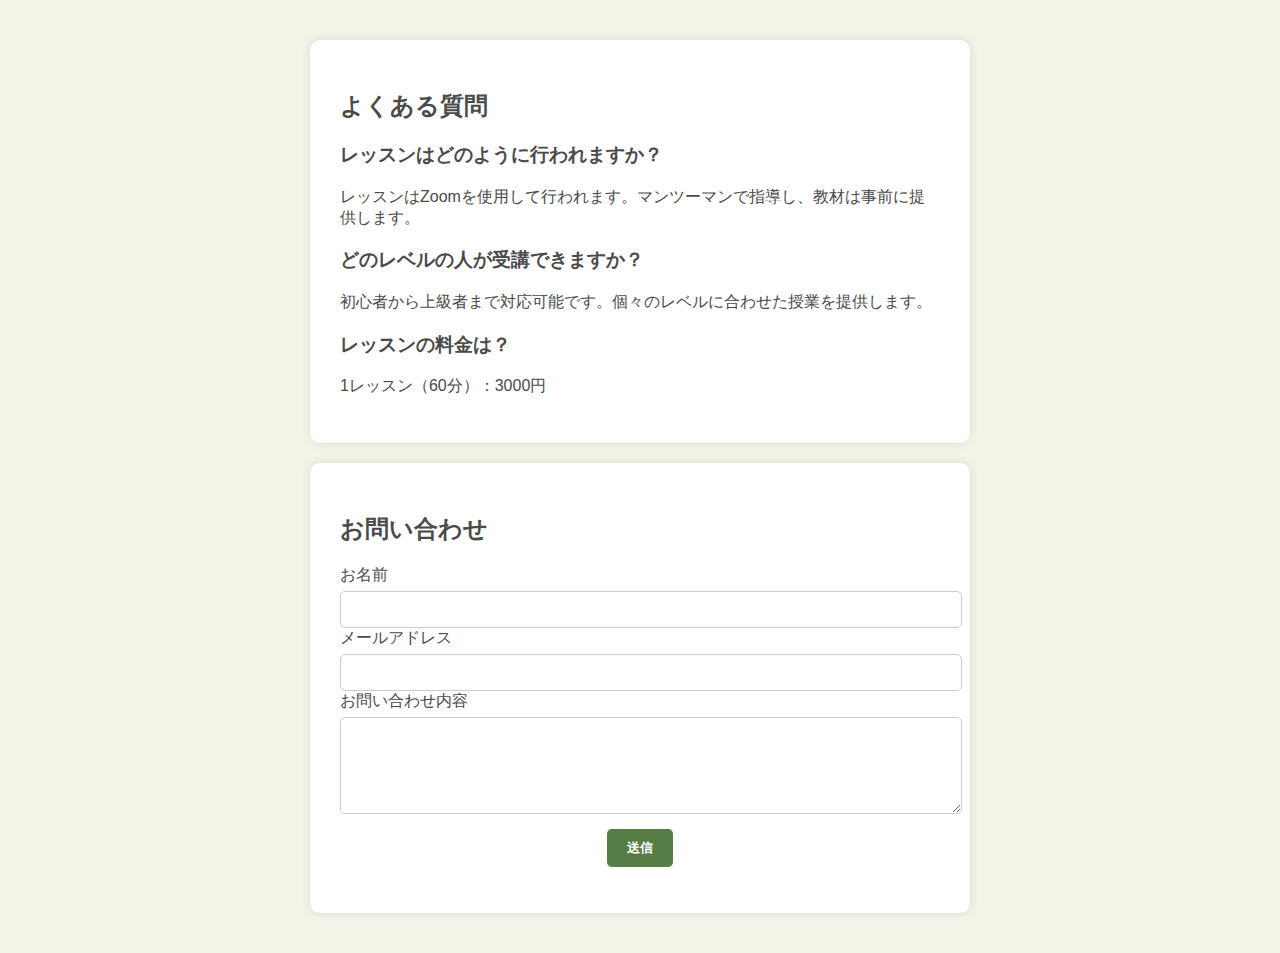
==== contact.html @ f9a06944 "Add files via upload" ====
<!DOCTYPE html>
<html lang="ja">
<head>
    <meta charset="UTF-8">
    <meta name="viewport" content="width=device-width, initial-scale=1.0">
    <title>お問い合わせフォーム</title>
    <style>
        body {
            font-family: 'Noto Sans JP', sans-serif;
            background-color: #F3F4E8;
            color: #4A4A4A;
            margin: 0;
            padding: 20px;
            text-align: center;
        }
        .section-frame {
            background: white;
            padding: 30px;
            border-radius: 10px;
            box-shadow: 0 0 10px rgba(0, 0, 0, 0.1);
            max-width: 600px;
            margin: 20px auto;
            text-align: left;
        }
        .contact-form {
            display: flex;
            flex-direction: column;
        }
        .contact-form input, .contact-form textarea {
            width: 100%;
            padding: 10px;
            margin-top: 5px;
            border: 1px solid #ccc;
            border-radius: 5px;
        }
        .contact-form button {
            background-color: #567D46;
            color: white;
            padding: 10px 20px;
            border: none;
            border-radius: 5px;
            font-weight: bold;
            cursor: pointer;
            margin-top: 15px;
            align-self: center;
        }
    </style>
</head>
<body>
    <section class="section-frame">
        <h2>よくある質問</h2>
        <h3>レッスンはどのように行われますか？</h3>
        <p>レッスンはZoomを使用して行われます。マンツーマンで指導し、教材は事前に提供します。</p>
        <h3>どのレベルの人が受講できますか？</h3>
        <p>初心者から上級者まで対応可能です。個々のレベルに合わせた授業を提供します。</p>
        <h3>レッスンの料金は？</h3>
        <p>1レッスン（60分）：3000円</p>
    </section>
    
    <section class="section-frame">
        <h2>お問い合わせ</h2>
        <form id="contact-form" class="contact-form">
            <label for="name">お名前</label>
            <input type="text" id="name" name="name" required>
            
            <label for="email">メールアドレス</label>
            <input type="email" id="email" name="email" required>
            
            <label for="message">お問い合わせ内容</label>
            <textarea id="message" name="message" rows="5" required></textarea>
            
            <button type="submit">送信</button>
        </form>
        <p id="response-message" style="text-align:center; color:green;"></p>
    </section>

    <script>
        document.getElementById("contact-form").addEventListener("submit", function(e) {
            e.preventDefault();
            
            var formData = new FormData(this);
            var jsonData = {};
            formData.forEach((value, key) => jsonData[key] = value);

           
            fetch("https://script.google.com/macros/s/AKfycbzuPqNl68Hi8iryfyTscyu_rko0YLBU8T4IK_xXYguJLvoqr5ZzKLD4XDVeG5VMdEVQ/exec", { // ここにGASのURLを挿入
                method: "POST",
                body: JSON.stringify(jsonData),
                headers: { "Content-Type": "text/plain" } //application/json
            })
            .then(response => response.text())
            .then(data => {
                document.getElementById("response-message").textContent = "送信完了しました！";
                document.getElementById("contact-form").reset();
            })
            .catch(error => {
                document.getElementById("response-message").textContent = "エラーが発生しました。";
                console.error("Error:", error);
            });
            

            
            
        });
    </script>
</body>
</html>
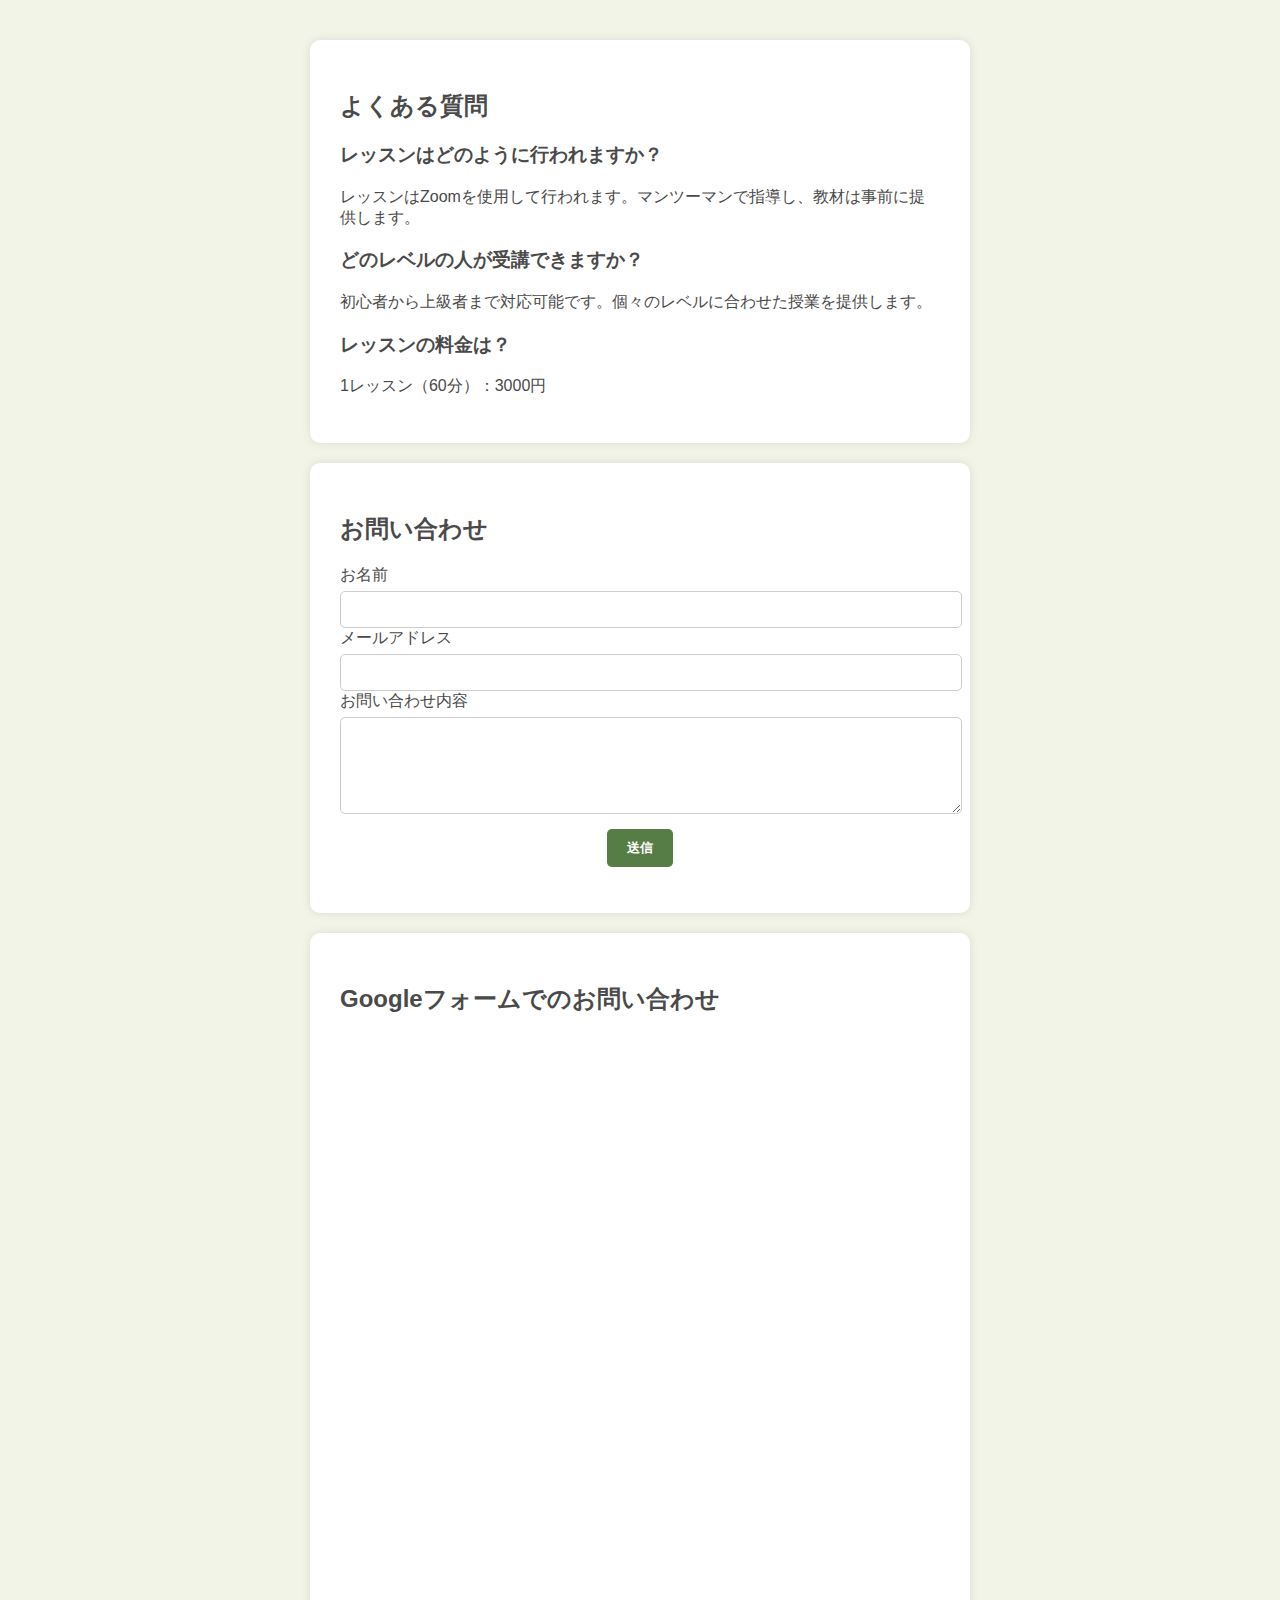
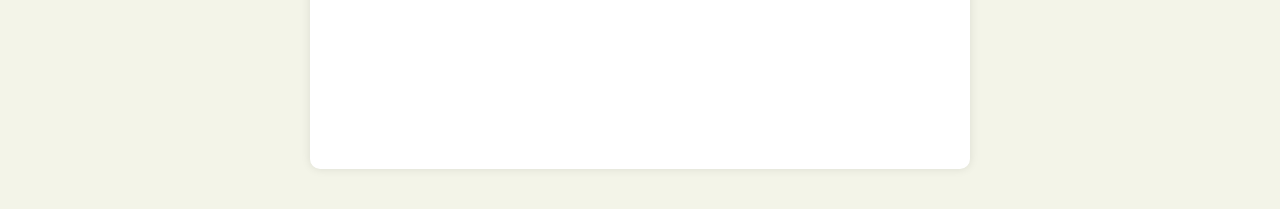
==== commit cfbeacf2: "Add files via upload" ====
--- a/contact.html
+++ b/contact.html
@@ -74,6 +74,11 @@
         <p id="response-message" style="text-align:center; color:green;"></p>
     </section>
 
+    <section class="section-frame">
+        <h2>Googleフォームでのお問い合わせ</h2>
+        <iframe src="https://docs.google.com/forms/d/e/1FAIpQLSf70Hs4bodalDs9OvYLAwM7bs_AI-kdP6CcfXtxyMGD0rAoZQ/viewform?embedded=true" width="100%" height="700" frameborder="0" marginheight="0" marginwidth="0">Loading…</iframe>
+    </section>
+
     <script>
         document.getElementById("contact-form").addEventListener("submit", function(e) {
             e.preventDefault();
@@ -82,11 +87,10 @@
             var jsonData = {};
             formData.forEach((value, key) => jsonData[key] = value);
 
-           
-            fetch("https://script.google.com/macros/s/AKfycbzuPqNl68Hi8iryfyTscyu_rko0YLBU8T4IK_xXYguJLvoqr5ZzKLD4XDVeG5VMdEVQ/exec", { // ここにGASのURLを挿入
+            fetch("https://script.google.com/macros/s/AKfycbzuPqNl68Hi8iryfyTscyu_rko0YLBU8T4IK_xXYguJLvoqr5ZzKLD4XDVeG5VMdEVQ/exec", {
                 method: "POST",
                 body: JSON.stringify(jsonData),
-                headers: { "Content-Type": "text/plain" } //application/json
+                headers: { "Content-Type": "text/plain" }
             })
             .then(response => response.text())
             .then(data => {
@@ -97,10 +101,6 @@
                 document.getElementById("response-message").textContent = "エラーが発生しました。";
                 console.error("Error:", error);
             });
-            
-
-            
-            
         });
     </script>
 </body>
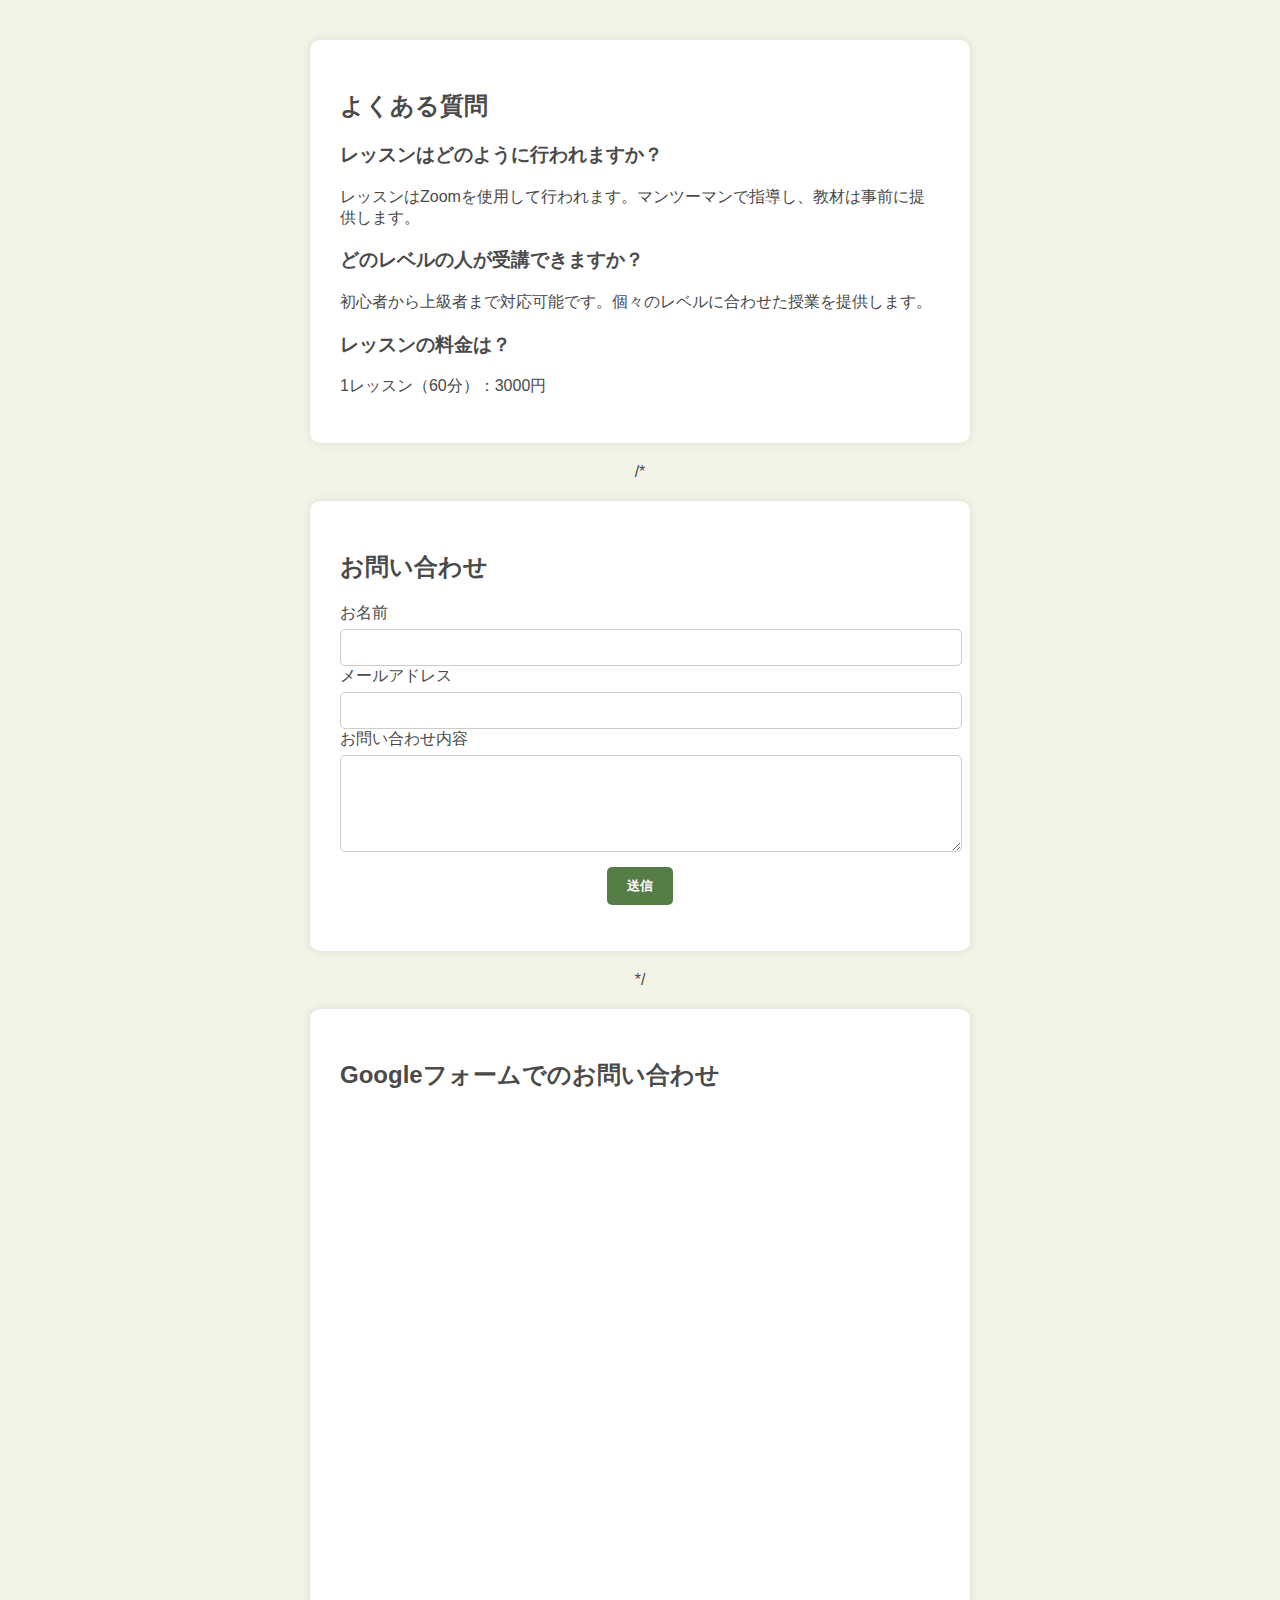
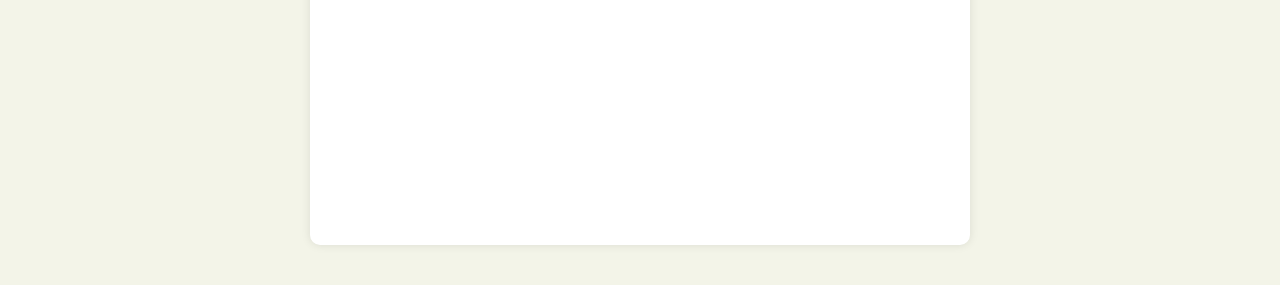
==== commit 1032b987: "Add files via upload" ====
--- a/contact.html
+++ b/contact.html
@@ -57,6 +57,7 @@
         <p>1レッスン（60分）：3000円</p>
     </section>
     
+    /*
     <section class="section-frame">
         <h2>お問い合わせ</h2>
         <form id="contact-form" class="contact-form">
@@ -73,6 +74,8 @@
         </form>
         <p id="response-message" style="text-align:center; color:green;"></p>
     </section>
+    */
+
 
     <section class="section-frame">
         <h2>Googleフォームでのお問い合わせ</h2>
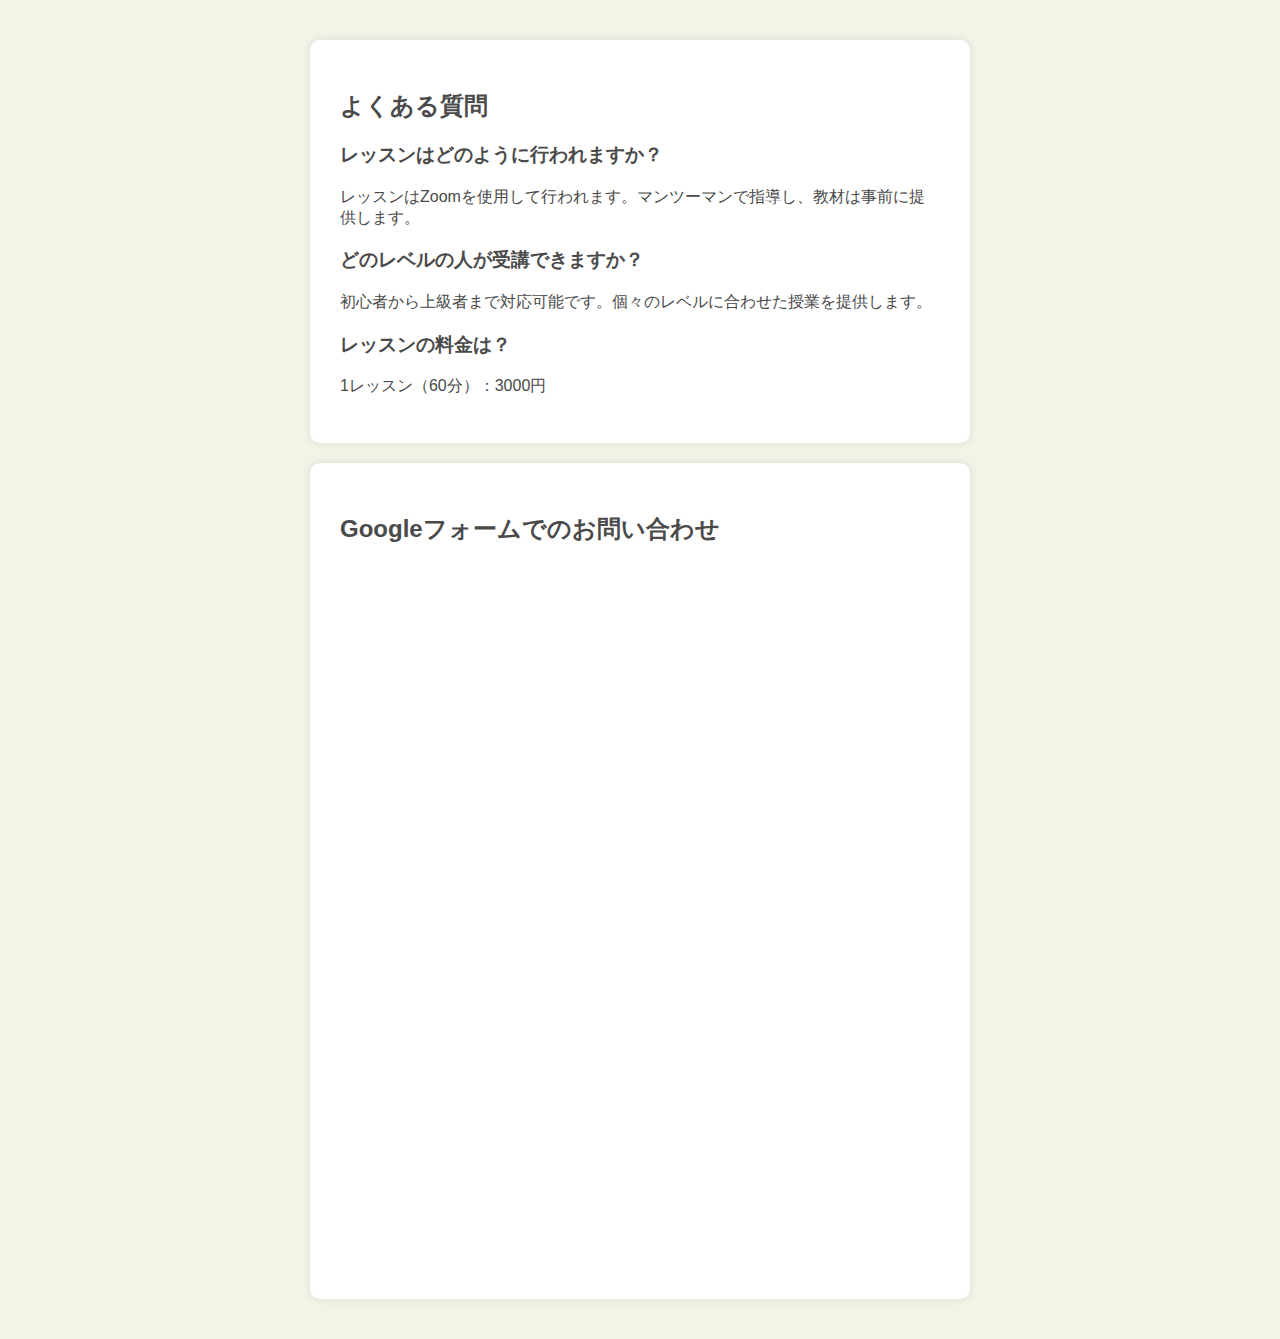
==== commit 9e7d03fd: "Add files via upload" ====
--- a/contact.html
+++ b/contact.html
@@ -57,7 +57,7 @@
         <p>1レッスン（60分）：3000円</p>
     </section>
     
-    /*
+    <!--
     <section class="section-frame">
         <h2>お問い合わせ</h2>
         <form id="contact-form" class="contact-form">
@@ -74,7 +74,7 @@
         </form>
         <p id="response-message" style="text-align:center; color:green;"></p>
     </section>
-    */
+    -->
 
 
     <section class="section-frame">
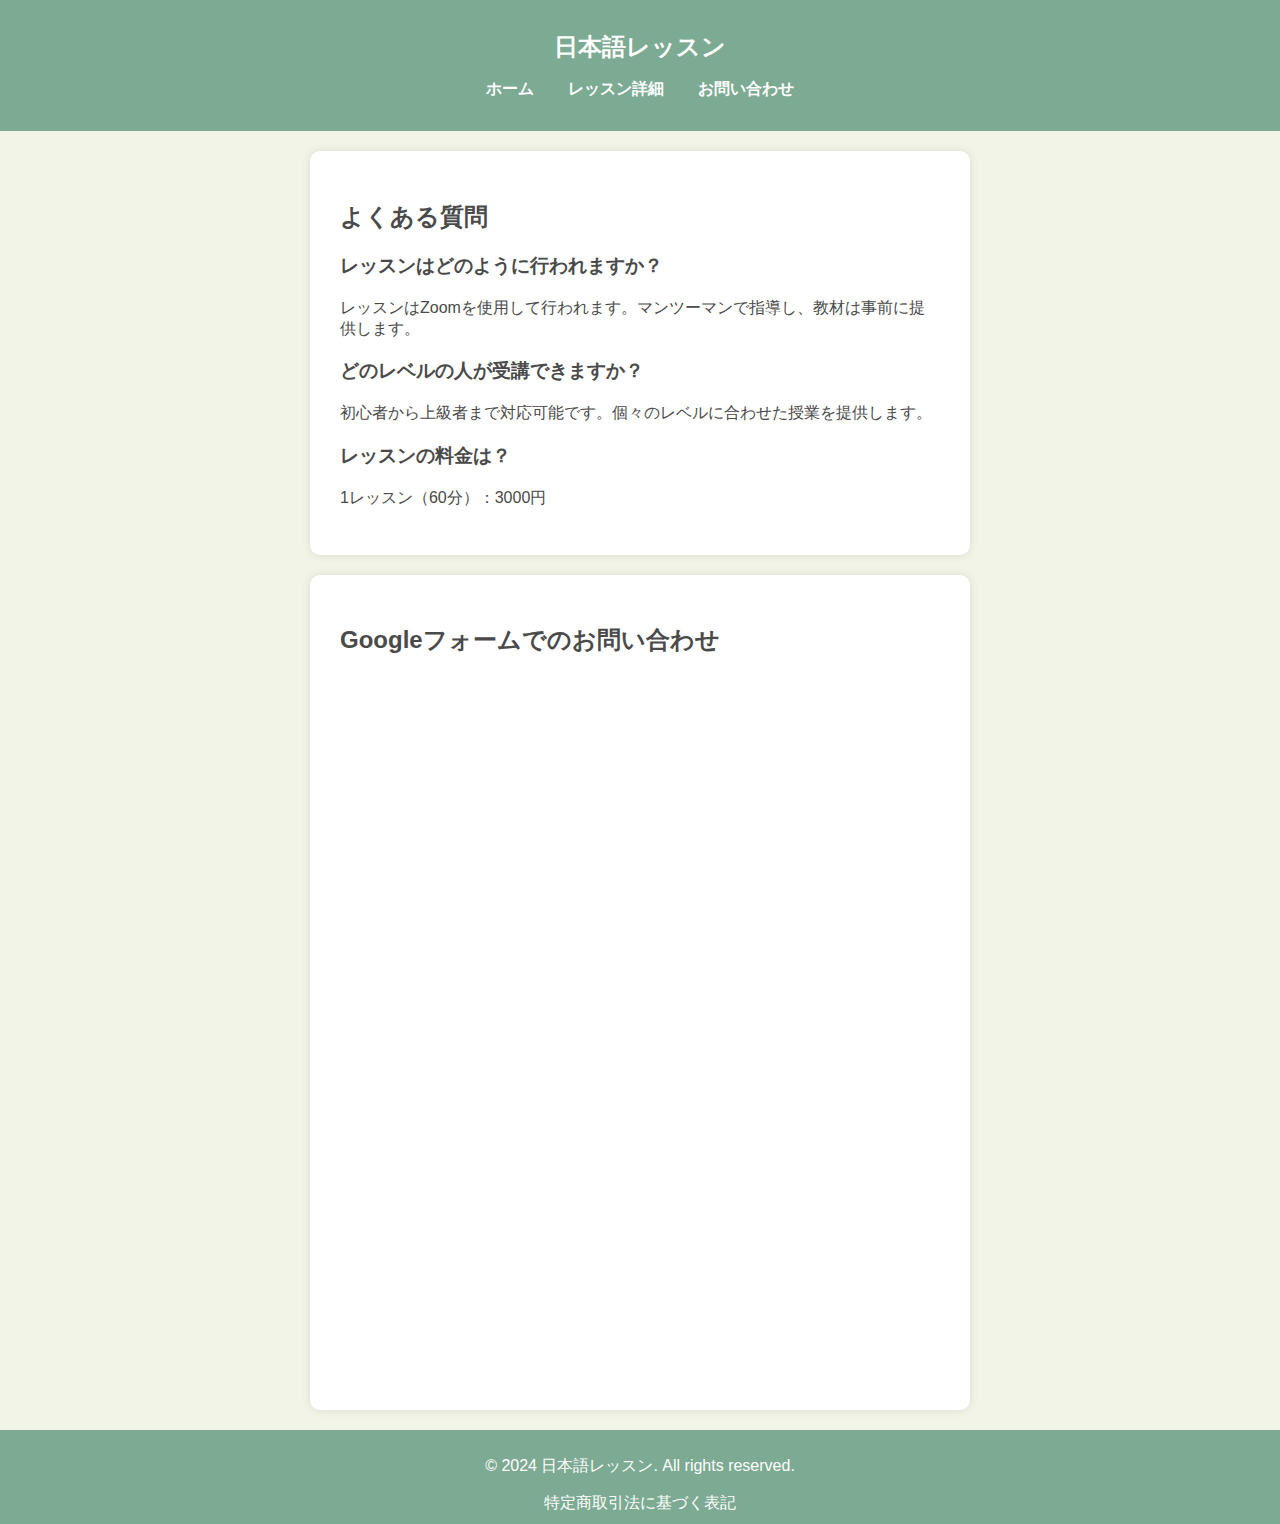
==== commit a73afbff: "Add files via upload" ====
--- a/contact.html
+++ b/contact.html
@@ -10,8 +10,29 @@
             background-color: #F3F4E8;
             color: #4A4A4A;
             margin: 0;
-            padding: 20px;
+            padding: 0;
+        }
+        header {
+            background-color: #7DAA92;
+            padding: 15px 0;
             text-align: center;
+        }
+        .logo {
+            font-size: 24px;
+            color: white;
+        }
+        nav ul {
+            list-style: none;
+            padding: 0;
+        }
+        nav ul li {
+            display: inline;
+            margin: 0 15px;
+        }
+        nav ul li a {
+            text-decoration: none;
+            color: white;
+            font-weight: bold;
         }
         .section-frame {
             background: white;
@@ -44,9 +65,39 @@
             margin-top: 15px;
             align-self: center;
         }
+        footer {
+            background-color: #7DAA92;
+            text-align: center;
+            padding: 10px;
+            color: white;
+            margin-top: 20px;
+        }
+        .footer-links {
+            margin-top: 10px;
+        }
+        .footer-links a {
+            color: white;
+            text-decoration: none;
+            margin: 0 10px;
+        }
     </style>
 </head>
 <body>
+
+    <!-- ヘッダー追加 -->
+    <header>
+        <div class="container">
+            <h1 class="logo">日本語レッスン</h1>
+            <nav>
+                <ul>
+                    <li><a href="index.html">ホーム</a></li>
+                    <li><a href="lesson.html">レッスン詳細</a></li>
+                    <li><a href="contact.html">お問い合わせ</a></li>
+                </ul>
+            </nav>
+        </div>
+    </header>
+
     <section class="section-frame">
         <h2>よくある質問</h2>
         <h3>レッスンはどのように行われますか？</h3>
@@ -56,7 +107,7 @@
         <h3>レッスンの料金は？</h3>
         <p>1レッスン（60分）：3000円</p>
     </section>
-    
+
     <!--
     <section class="section-frame">
         <h2>お問い合わせ</h2>
@@ -76,35 +127,17 @@
     </section>
     -->
 
-
     <section class="section-frame">
         <h2>Googleフォームでのお問い合わせ</h2>
         <iframe src="https://docs.google.com/forms/d/e/1FAIpQLSf70Hs4bodalDs9OvYLAwM7bs_AI-kdP6CcfXtxyMGD0rAoZQ/viewform?embedded=true" width="100%" height="700" frameborder="0" marginheight="0" marginwidth="0">Loading…</iframe>
     </section>
 
-    <script>
-        document.getElementById("contact-form").addEventListener("submit", function(e) {
-            e.preventDefault();
-            
-            var formData = new FormData(this);
-            var jsonData = {};
-            formData.forEach((value, key) => jsonData[key] = value);
+    <footer>
+        <p>&copy; 2024 日本語レッスン. All rights reserved.</p>
+        <div class="footer-links">
+            <a href="legal.html">特定商取引法に基づく表記</a>
+        </div>
+    </footer>
 
-            fetch("https://script.google.com/macros/s/AKfycbzuPqNl68Hi8iryfyTscyu_rko0YLBU8T4IK_xXYguJLvoqr5ZzKLD4XDVeG5VMdEVQ/exec", {
-                method: "POST",
-                body: JSON.stringify(jsonData),
-                headers: { "Content-Type": "text/plain" }
-            })
-            .then(response => response.text())
-            .then(data => {
-                document.getElementById("response-message").textContent = "送信完了しました！";
-                document.getElementById("contact-form").reset();
-            })
-            .catch(error => {
-                document.getElementById("response-message").textContent = "エラーが発生しました。";
-                console.error("Error:", error);
-            });
-        });
-    </script>
 </body>
 </html>
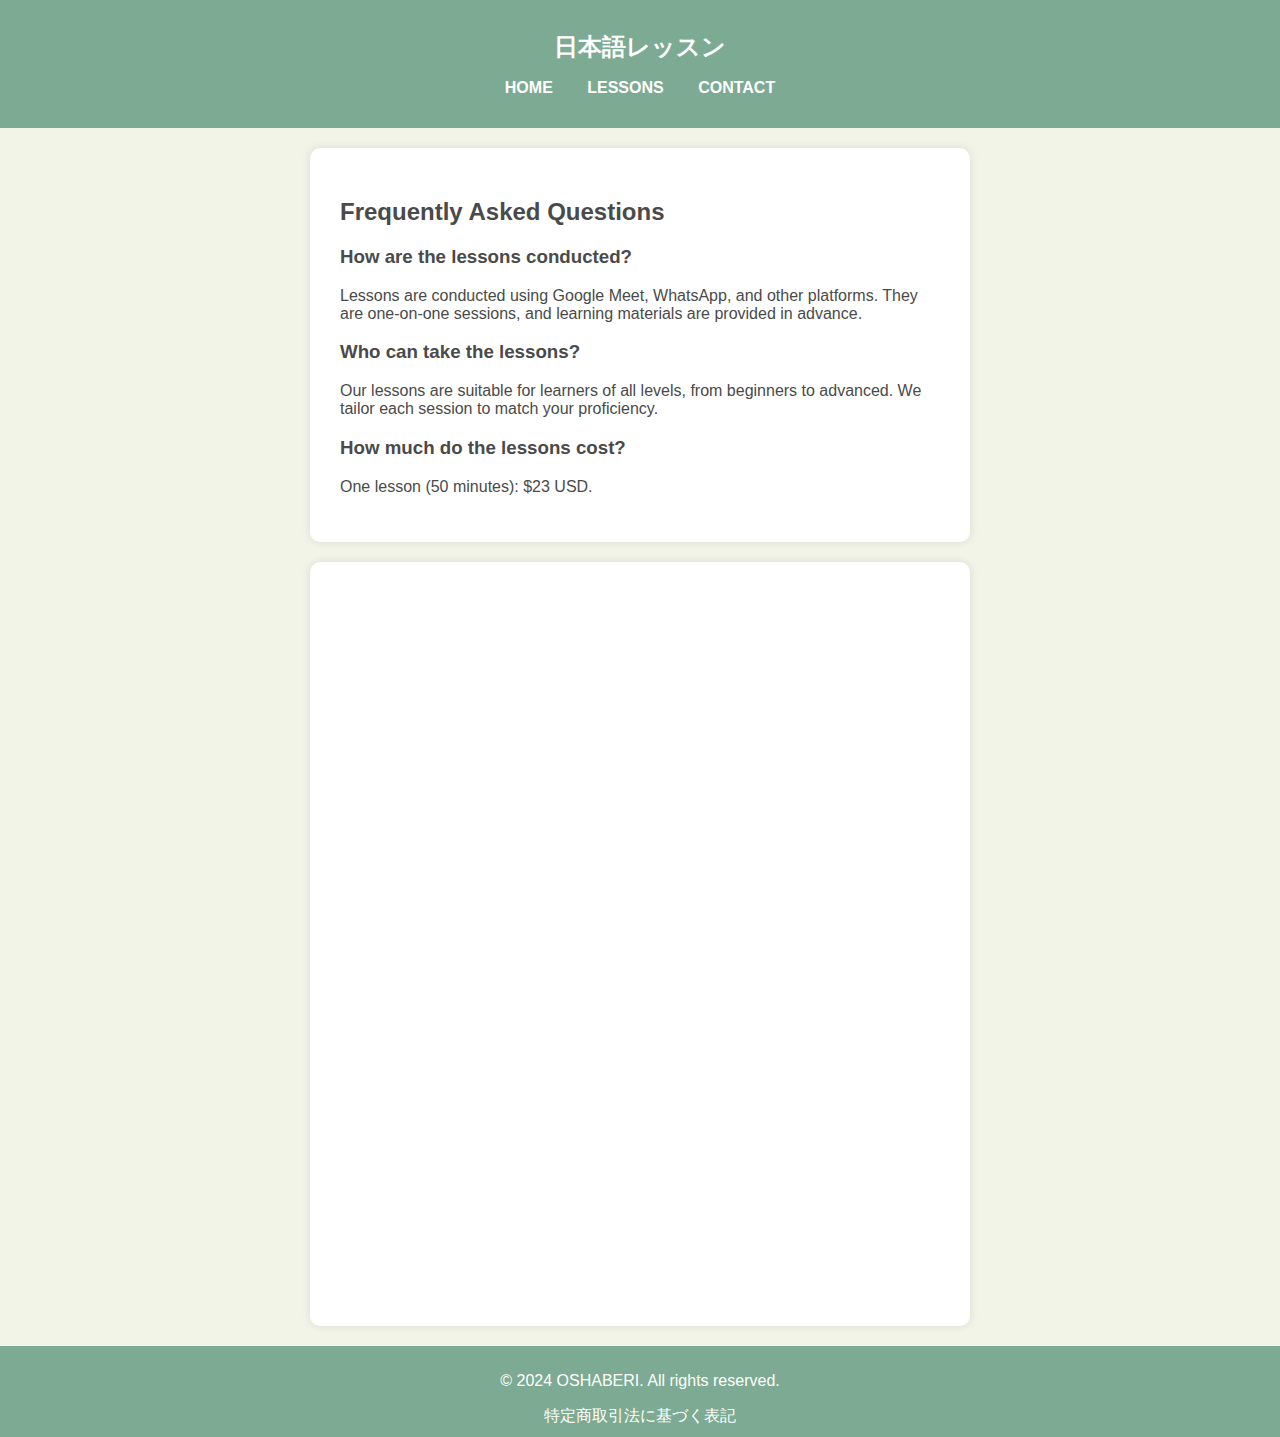
==== commit eab3a871: "Add files via upload" ====
--- a/contact.html
+++ b/contact.html
@@ -3,7 +3,7 @@
 <head>
     <meta charset="UTF-8">
     <meta name="viewport" content="width=device-width, initial-scale=1.0">
-    <title>お問い合わせフォーム</title>
+    <title>Contact</title>
     <style>
         body {
             font-family: 'Noto Sans JP', sans-serif;
@@ -90,23 +90,24 @@
             <h1 class="logo">日本語レッスン</h1>
             <nav>
                 <ul>
-                    <li><a href="index.html">ホーム</a></li>
-                    <li><a href="lesson.html">レッスン詳細</a></li>
-                    <li><a href="contact.html">お問い合わせ</a></li>
+                    <li><a href="index.html">HOME</a></li>
+                    <li><a href="lesson.html">LESSONS</a></li>
+                    <li><a href="contact.html">CONTACT</a></li>
                 </ul>
             </nav>
         </div>
     </header>
 
-    <section class="section-frame">
-        <h2>よくある質問</h2>
-        <h3>レッスンはどのように行われますか？</h3>
-        <p>レッスンはZoomを使用して行われます。マンツーマンで指導し、教材は事前に提供します。</p>
-        <h3>どのレベルの人が受講できますか？</h3>
-        <p>初心者から上級者まで対応可能です。個々のレベルに合わせた授業を提供します。</p>
-        <h3>レッスンの料金は？</h3>
-        <p>1レッスン（60分）：3000円</p>
-    </section>
+    
+        <section class="section-frame">
+            <h2>Frequently Asked Questions</h2>
+            <h3>How are the lessons conducted?</h3>
+            <p>Lessons are conducted using Google Meet, WhatsApp, and other platforms. They are one-on-one sessions, and learning materials are provided in advance.</p>
+            <h3>Who can take the lessons?</h3>
+            <p>Our lessons are suitable for learners of all levels, from beginners to advanced. We tailor each session to match your proficiency.</p>
+            <h3>How much do the lessons cost?</h3>
+            <p>One lesson (50 minutes): $23 USD.</p>
+        </section>
 
     <!--
     <section class="section-frame">
@@ -128,12 +129,12 @@
     -->
 
     <section class="section-frame">
-        <h2>Googleフォームでのお問い合わせ</h2>
+        <!--<h2>Googleフォームでのお問い合わせ</h2> -->
         <iframe src="https://docs.google.com/forms/d/e/1FAIpQLSf70Hs4bodalDs9OvYLAwM7bs_AI-kdP6CcfXtxyMGD0rAoZQ/viewform?embedded=true" width="100%" height="700" frameborder="0" marginheight="0" marginwidth="0">Loading…</iframe>
     </section>
 
     <footer>
-        <p>&copy; 2024 日本語レッスン. All rights reserved.</p>
+        <p>&copy; 2024 OSHABERI. All rights reserved.</p>
         <div class="footer-links">
             <a href="legal.html">特定商取引法に基づく表記</a>
         </div>
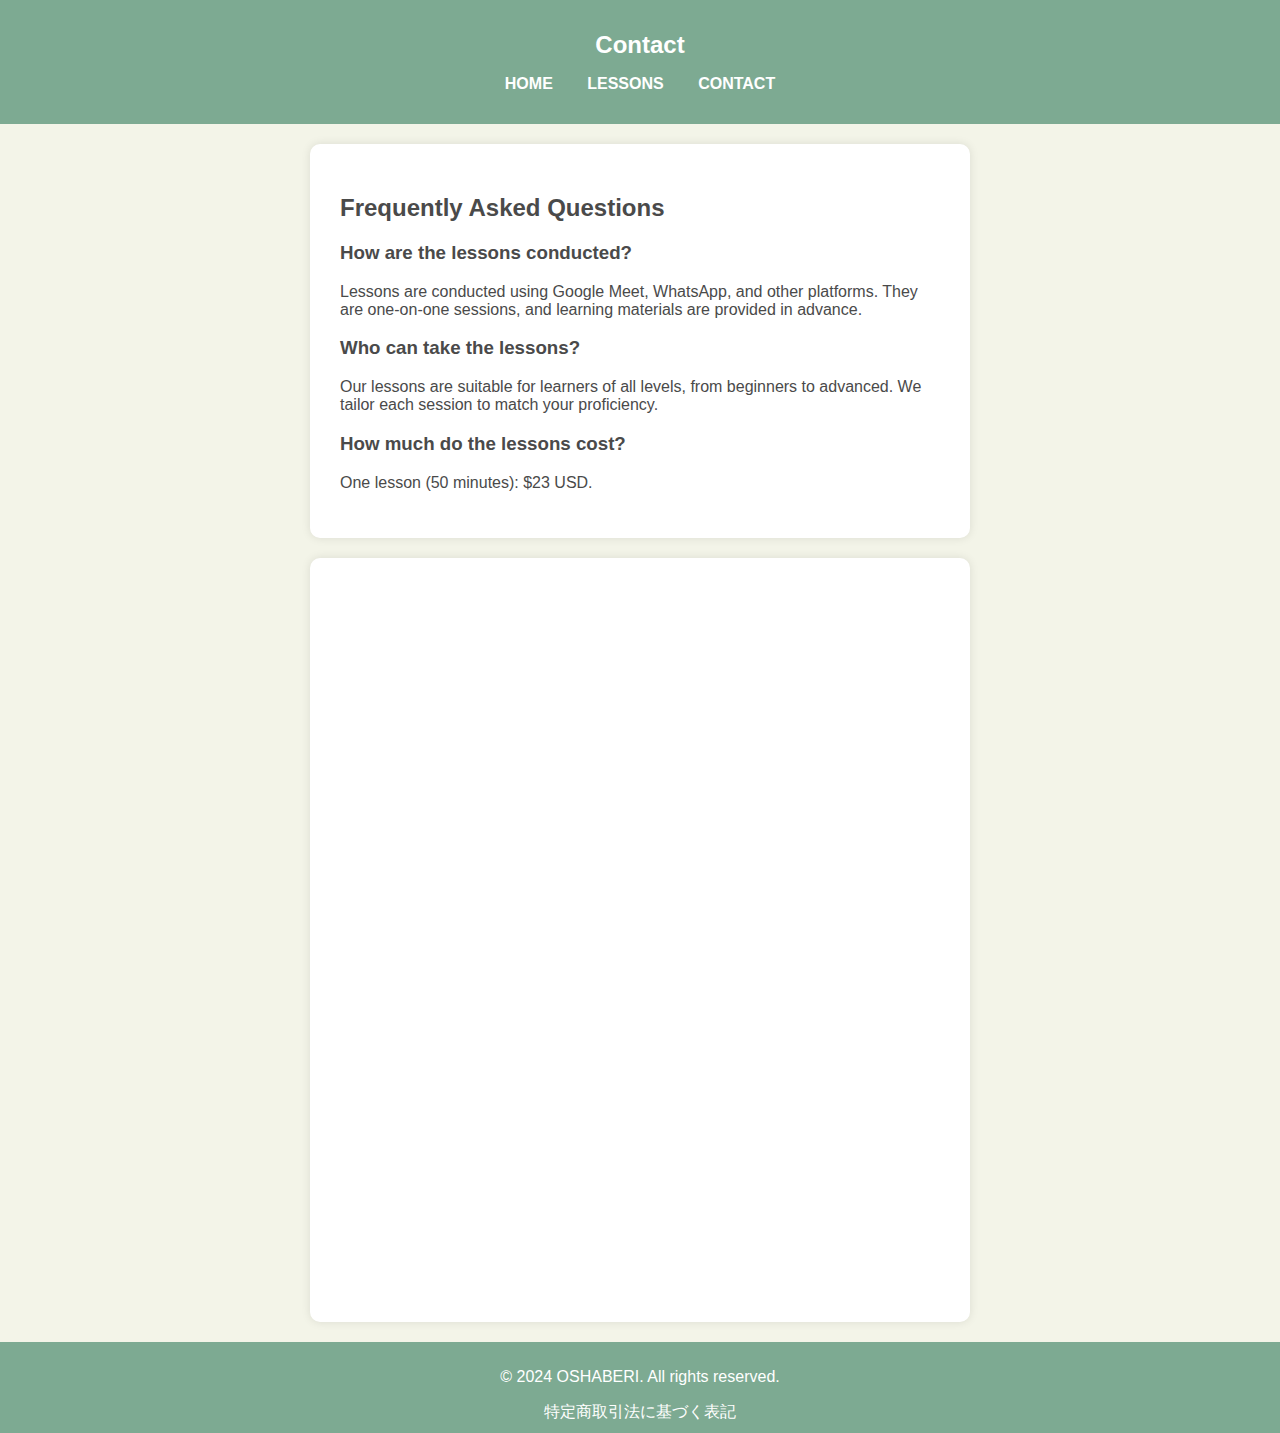
==== commit 44c59919: "Add files via upload" ====
--- a/contact.html
+++ b/contact.html
@@ -87,7 +87,7 @@
     <!-- ヘッダー追加 -->
     <header>
         <div class="container">
-            <h1 class="logo">日本語レッスン</h1>
+            <h1 class="logo">Contact</h1>
             <nav>
                 <ul>
                     <li><a href="index.html">HOME</a></li>
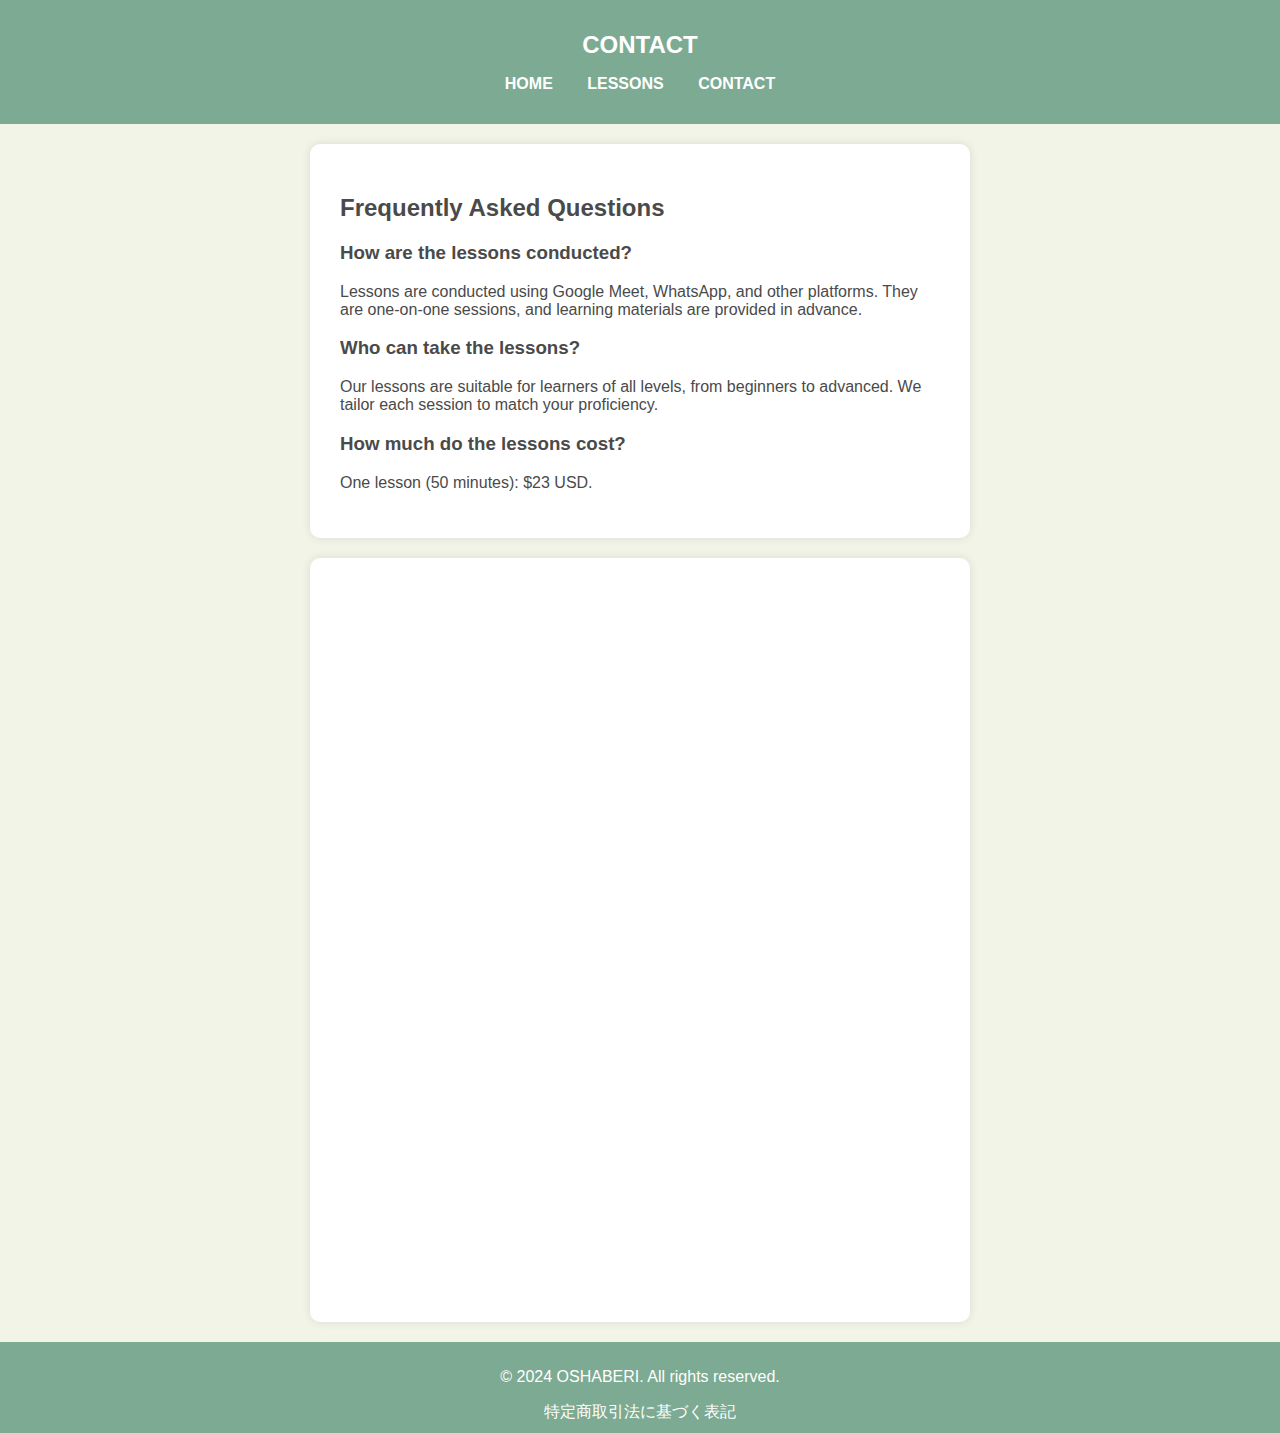
==== commit a0f0597c: "Add files via upload" ====
--- a/contact.html
+++ b/contact.html
@@ -87,7 +87,7 @@
     <!-- ヘッダー追加 -->
     <header>
         <div class="container">
-            <h1 class="logo">Contact</h1>
+            <h1 class="logo">CONTACT</h1>
             <nav>
                 <ul>
                     <li><a href="index.html">HOME</a></li>
